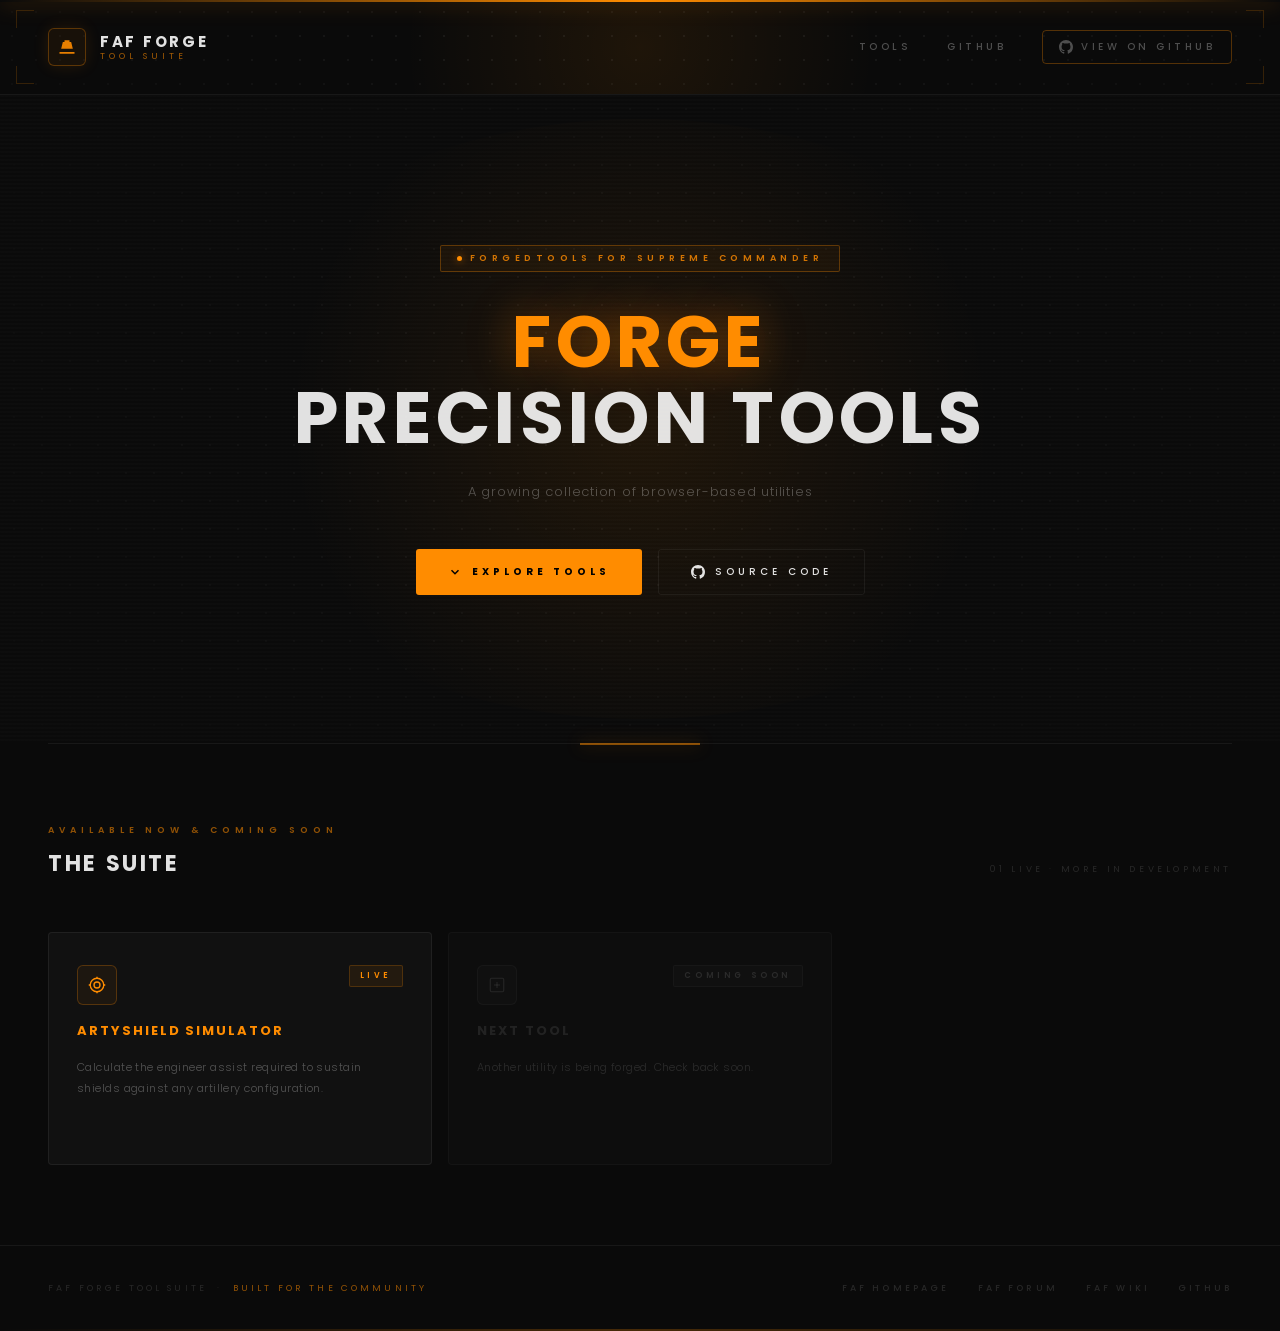
==== index.html @ bc55da54 "add Landing Page" ====
<!DOCTYPE html>
<html lang="en">
<head>
  <meta charset="UTF-8" />
  <meta name="viewport" content="width=device-width, initial-scale=1.0" />
  <title>FAF Forge Tools</title>
  <link rel="preconnect" href="https://fonts.googleapis.com" />
  <link rel="preconnect" href="https://fonts.gstatic.com" crossorigin />
  <link href="https://fonts.googleapis.com/css2?family=Poppins:wght@300;400;500;600;700&family=Space+Grotesk:wght@300;400;500;600;700&display=swap" rel="stylesheet" />
  <style>
    /* ── CSS VARIABLES ── */
    :root {
      --bg-primary:       #0a0a0a;
      --bg-secondary:     #0f0f0f;
      --bg-card:          rgba(255,255,255,0.03);
      --bg-card-hover:    rgba(255,255,255,0.055);
      --text-primary:     rgba(255,255,255,0.88);
      --text-muted:       rgba(255,255,255,0.28);
      --text-dim:         rgba(255,255,255,0.12);
      --accent:           #ff8c00;
      --accent-glow:      rgba(255,140,0,0.12);
      --accent-glow-mid:  rgba(255,140,0,0.35);
      --accent-glow-str:  rgba(255,140,0,0.7);
      --border-subtle:    rgba(255,255,255,0.06);
      --border-accent:    rgba(255,140,0,0.3);
    }

    /* ── RESET ── */
    *, *::before, *::after { margin: 0; padding: 0; box-sizing: border-box; }

    html { scroll-behavior: smooth; }

    body {
      font-family: 'Poppins', sans-serif;
      background: var(--bg-primary);
      color: var(--text-primary);
      min-height: 100vh;
      overflow-x: hidden;
    }

    /* ══════════════════════════════
       HEADER
    ══════════════════════════════ */
    .site-header {
      position: relative;
      padding: 28px 48px;
      background: #0a0a0a;
      border-bottom: 1px solid var(--border-subtle);
      overflow: hidden;
      user-select: none;
      z-index: 10;
    }

    /* Dot-grid */
    .site-header::after {
      content: '';
      position: absolute;
      inset: 0;
      background-image: radial-gradient(circle, rgba(255,255,255,0.055) 1px, transparent 1px);
      background-size: 24px 24px;
      pointer-events: none;
      -webkit-mask-image: radial-gradient(ellipse 85% 110% at 50% 50%, black 20%, transparent 100%);
              mask-image: radial-gradient(ellipse 85% 110% at 50% 50%, black 20%, transparent 100%);
    }

    /* Ambient glow */
    .site-header::before {
      content: '';
      position: absolute;
      top: 50%; left: 50%;
      transform: translate(-50%, -50%);
      width: 600px; height: 300px;
      border-radius: 50%;
      background: radial-gradient(circle, var(--accent-glow) 0%, transparent 70%);
      opacity: 0.7;
      animation: headerGlowPulse 3s ease-in-out infinite;
      pointer-events: none;
    }

    @keyframes headerGlowPulse {
      0%, 100% { transform: translate(-50%,-50%) scale(1);    opacity: 0.7; }
      50%       { transform: translate(-50%,-50%) scale(1.1); opacity: 0.4; }
    }

    /* Top accent line */
    .header-line {
      position: absolute;
      top: 0; left: 0; right: 0;
      height: 2px;
      background: linear-gradient(90deg, transparent 0%, var(--accent) 50%, transparent 100%);
      box-shadow: 0 0 20px var(--accent-glow-str);
    }

    .header-inner {
      position: relative;
      z-index: 2;
      display: flex;
      align-items: center;
      justify-content: space-between;
    }

    /* Corner decorations */
    .hdr-corner {
      position: absolute;
      width: 18px; height: 18px;
      opacity: 0.35;
      transition: opacity 0.3s ease;
      z-index: 2;
    }
    .site-header:hover .hdr-corner { opacity: 0.6; }
    .hdr-tl { top: 10px; left: 16px; border-top: 1px solid rgba(255,140,0,0.5); border-left: 1px solid rgba(255,140,0,0.5); }
    .hdr-tr { top: 10px; right: 16px; border-top: 1px solid rgba(255,140,0,0.5); border-right: 1px solid rgba(255,140,0,0.5); }
    .hdr-bl { bottom: 10px; left: 16px; border-bottom: 1px solid rgba(255,140,0,0.5); border-left: 1px solid rgba(255,140,0,0.5); }
    .hdr-br { bottom: 10px; right: 16px; border-bottom: 1px solid rgba(255,140,0,0.5); border-right: 1px solid rgba(255,140,0,0.5); }

    .logo-block {
      display: flex;
      align-items: center;
      gap: 14px;
    }

    .logo-icon {
      width: 38px; height: 38px;
      border: 1px solid var(--border-accent);
      border-radius: 6px;
      display: flex; align-items: center; justify-content: center;
      background: rgba(255,140,0,0.06);
      box-shadow: 0 0 16px var(--accent-glow);
      flex-shrink: 0;
    }

    .logo-icon svg { width: 20px; height: 20px; }

    .logo-text {
      display: flex;
      flex-direction: column;
      line-height: 1;
    }

    .logo-title {
      font-size: 15px;
      font-weight: 700;
      letter-spacing: 0.18em;
      text-transform: uppercase;
      color: var(--text-primary);
    }

    .logo-sub {
      font-size: 9px;
      font-weight: 400;
      letter-spacing: 0.45em;
      text-transform: uppercase;
      color: var(--accent);
      opacity: 0.6;
      margin-top: 3px;
    }

    .header-nav {
      display: flex;
      gap: 36px;
      align-items: center;
    }

    .header-nav a {
      font-size: 10px;
      font-weight: 500;
      letter-spacing: 0.35em;
      text-transform: uppercase;
      color: var(--text-muted);
      text-decoration: none;
      transition: color 0.2s ease;
    }

    .header-nav a:hover { color: var(--accent); text-shadow: 0 0 14px var(--accent-glow-str); }

    .gh-btn {
      display: flex;
      align-items: center;
      gap: 8px;
      padding: 8px 16px;
      border: 1px solid var(--border-accent);
      border-radius: 4px;
      background: transparent;
      color: var(--accent);
      font-size: 10px;
      font-weight: 600;
      letter-spacing: 0.3em;
      text-transform: uppercase;
      text-decoration: none;
      cursor: pointer;
      transition: background 0.2s, box-shadow 0.2s;
    }

    .gh-btn:hover {
      background: rgba(255,140,0,0.08);
      box-shadow: 0 0 20px var(--accent-glow);
    }

    .gh-btn svg { width: 14px; height: 14px; fill: currentColor; }

    /* ══════════════════════════════
       HERO
    ══════════════════════════════ */
    .hero {
      position: relative;
      min-height: 72vh;
      display: flex;
      align-items: center;
      justify-content: center;
      text-align: center;
      overflow: hidden;
      padding: 80px 24px;
    }

    /* Animated dot grid */
    .hero-grid {
      position: absolute;
      inset: 0;
      background-image: radial-gradient(circle, rgba(255,255,255,0.045) 1px, transparent 1px);
      background-size: 28px 28px;
      -webkit-mask-image: radial-gradient(ellipse 70% 80% at 50% 50%, black 20%, transparent 100%);
              mask-image: radial-gradient(ellipse 70% 80% at 50% 50%, black 20%, transparent 100%);
      animation: gridShift 20s linear infinite;
    }

    @keyframes gridShift {
      0%   { background-position: 0 0; }
      100% { background-position: 28px 28px; }
    }

    /* Big radial glow */
    .hero-glow {
      position: absolute;
      top: 50%; left: 50%;
      transform: translate(-50%, -50%);
      width: 900px; height: 600px;
      border-radius: 50%;
      background: radial-gradient(circle, rgba(255,140,0,0.09) 0%, transparent 65%);
      animation: heroGlowBreath 4s ease-in-out infinite;
      pointer-events: none;
    }

    @keyframes heroGlowBreath {
      0%, 100% { opacity: 1;    transform: translate(-50%,-50%) scale(1); }
      50%       { opacity: 0.6; transform: translate(-50%,-50%) scale(1.08); }
    }

    /* Scan line effect */
    .hero-scanline {
      position: absolute;
      inset: 0;
      background: repeating-linear-gradient(
        0deg,
        transparent,
        transparent 2px,
        rgba(255,255,255,0.012) 2px,
        rgba(255,255,255,0.012) 4px
      );
      pointer-events: none;
    }

    .hero-content {
      position: relative;
      z-index: 2;
      max-width: 760px;
    }

    .hero-badge {
      display: inline-flex;
      align-items: center;
      gap: 8px;
      padding: 6px 16px;
      border: 1px solid var(--border-accent);
      border-radius: 2px;
      background: rgba(255,140,0,0.05);
      margin-bottom: 32px;
      animation: fadeSlideUp 0.6s ease both;
    }

    .hero-badge-dot {
      width: 5px; height: 5px;
      border-radius: 50%;
      background: var(--accent);
      box-shadow: 0 0 8px var(--accent-glow-str);
      animation: dotBlink 2s ease-in-out infinite;
    }

    @keyframes dotBlink {
      0%, 100% { opacity: 1; } 50% { opacity: 0.3; }
    }

    .hero-badge span {
      font-size: 9px;
      font-weight: 600;
      letter-spacing: 0.5em;
      text-transform: uppercase;
      color: var(--accent);
      opacity: 0.8;
    }

    .hero-title {
      font-size: clamp(36px, 6vw, 72px);
      font-weight: 700;
      letter-spacing: 0.06em;
      text-transform: uppercase;
      line-height: 1.05;
      color: var(--text-primary);
      margin-bottom: 24px;
      animation: fadeSlideUp 0.7s 0.1s ease both;
    }

    .hero-title-accent {
      color: var(--accent);
      text-shadow: 0 0 40px var(--accent-glow-mid), 0 0 80px var(--accent-glow);
    }

    .hero-desc {
      font-size: 13px;
      font-weight: 300;
      letter-spacing: 0.06em;
      color: var(--text-muted);
      line-height: 2;
      max-width: 560px;
      margin: 0 auto 44px;
      animation: fadeSlideUp 0.7s 0.2s ease both;
    }

    .hero-actions {
      display: flex;
      gap: 16px;
      justify-content: center;
      flex-wrap: wrap;
      animation: fadeSlideUp 0.7s 0.3s ease both;
    }

    @keyframes fadeSlideUp {
      from { opacity: 0; transform: translateY(20px); }
      to   { opacity: 1; transform: translateY(0); }
    }

    .btn-primary {
      display: inline-flex;
      align-items: center;
      gap: 10px;
      padding: 14px 32px;
      background: var(--accent);
      color: #000;
      font-family: 'Poppins', sans-serif;
      font-size: 10px;
      font-weight: 700;
      letter-spacing: 0.4em;
      text-transform: uppercase;
      text-decoration: none;
      border-radius: 3px;
      border: none;
      cursor: pointer;
      transition: box-shadow 0.25s, transform 0.15s;
    }

    .btn-primary:hover {
      box-shadow: 0 0 32px var(--accent-glow-mid), 0 0 60px var(--accent-glow);
      transform: translateY(-1px);
    }

    .btn-secondary {
      display: inline-flex;
      align-items: center;
      gap: 10px;
      padding: 14px 32px;
      background: transparent;
      color: var(--text-primary);
      font-family: 'Poppins', sans-serif;
      font-size: 10px;
      font-weight: 500;
      letter-spacing: 0.4em;
      text-transform: uppercase;
      text-decoration: none;
      border-radius: 3px;
      border: 1px solid var(--border-subtle);
      cursor: pointer;
      transition: border-color 0.25s, background 0.25s, transform 0.15s;
    }

    .btn-secondary:hover {
      border-color: rgba(255,255,255,0.18);
      background: rgba(255,255,255,0.03);
      transform: translateY(-1px);
    }

    /* ══════════════════════════════
       DIVIDER
    ══════════════════════════════ */
    .section-divider {
      position: relative;
      height: 1px;
      background: var(--border-subtle);
      margin: 0 48px;
      overflow: visible;
    }

    .section-divider::before {
      content: '';
      position: absolute;
      left: 50%; top: 50%;
      transform: translate(-50%, -50%);
      width: 120px; height: 1px;
      background: var(--accent);
      box-shadow: 0 0 16px var(--accent-glow-str), 0 0 40px var(--accent-glow);
    }

    /* ══════════════════════════════
       TOOLS SECTION
    ══════════════════════════════ */
    .tools-section {
      padding: 80px 48px;
    }

    .section-header {
      display: flex;
      align-items: flex-end;
      justify-content: space-between;
      margin-bottom: 52px;
    }

    .section-label {
      font-size: 9px;
      font-weight: 600;
      letter-spacing: 0.55em;
      text-transform: uppercase;
      color: var(--accent);
      opacity: 0.55;
      margin-bottom: 10px;
    }

    .section-title {
      font-size: 22px;
      font-weight: 700;
      letter-spacing: 0.12em;
      text-transform: uppercase;
      color: var(--text-primary);
    }

    .section-count {
      font-size: 9px;
      font-weight: 400;
      letter-spacing: 0.4em;
      text-transform: uppercase;
      color: var(--text-dim);
      padding-bottom: 4px;
    }

    /* Tools grid */
    .tools-grid {
      display: grid;
      grid-template-columns: repeat(auto-fill, minmax(320px, 1fr));
      gap: 16px;
    }

    /* Tool card */
    .tool-card {
      position: relative;
      padding: 32px 28px;
      background: var(--bg-card);
      border: 1px solid var(--border-subtle);
      border-radius: 4px;
      text-decoration: none;
      color: inherit;
      display: flex;
      flex-direction: column;
      gap: 16px;
      overflow: hidden;
      transition: background 0.3s ease, border-color 0.3s ease, transform 0.2s ease;
      cursor: pointer;
    }

    .tool-card::before {
      content: '';
      position: absolute;
      top: 0; left: 0; right: 0;
      height: 1px;
      background: var(--card-accent, var(--accent));
      opacity: 0;
      box-shadow: 0 0 16px var(--card-glow, var(--accent-glow-str));
      transition: opacity 0.3s ease;
    }

    .tool-card:hover {
      background: var(--bg-card-hover);
      border-color: rgba(255,255,255,0.1);
      transform: translateY(-2px);
    }

    .tool-card:hover::before { opacity: 1; }

    /* "Coming soon" variant */
    .tool-card.coming-soon {
      opacity: 0.45;
      cursor: default;
      pointer-events: none;
    }

    .tool-card-top {
      display: flex;
      align-items: flex-start;
      justify-content: space-between;
    }

    .tool-icon {
      width: 40px; height: 40px;
      border-radius: 6px;
      border: 1px solid rgba(255,255,255,0.07);
      background: rgba(255,255,255,0.03);
      display: flex; align-items: center; justify-content: center;
      flex-shrink: 0;
      transition: box-shadow 0.3s ease;
    }

    .tool-card:hover .tool-icon {
      box-shadow: 0 0 20px var(--card-glow, var(--accent-glow));
    }

    .tool-icon svg { width: 18px; height: 18px; }

    .tool-status {
      font-size: 8px;
      font-weight: 600;
      letter-spacing: 0.45em;
      text-transform: uppercase;
      padding: 4px 10px;
      border-radius: 2px;
    }

    .status-live {
      color: var(--accent);
      background: rgba(255,140,0,0.08);
      border: 1px solid rgba(255,140,0,0.2);
    }

    .status-soon {
      color: rgba(255,255,255,0.25);
      background: rgba(255,255,255,0.03);
      border: 1px solid rgba(255,255,255,0.06);
    }

    .tool-name {
      font-size: 13px;
      font-weight: 700;
      letter-spacing: 0.15em;
      text-transform: uppercase;
      color: var(--card-accent, var(--text-primary));
      transition: text-shadow 0.3s ease;
    }

    .tool-card:hover .tool-name {
      text-shadow: 0 0 20px var(--card-glow, var(--accent-glow-str));
    }

    .tool-desc {
      font-size: 11px;
      font-weight: 300;
      letter-spacing: 0.04em;
      color: var(--text-muted);
      line-height: 1.9;
    }

    .tool-arrow {
      display: flex;
      align-items: center;
      gap: 8px;
      font-size: 9px;
      font-weight: 500;
      letter-spacing: 0.4em;
      text-transform: uppercase;
      color: var(--card-accent, var(--accent));
      opacity: 0;
      transform: translateX(-6px);
      transition: opacity 0.25s ease, transform 0.25s ease;
      margin-top: 4px;
    }

    .tool-card:hover .tool-arrow {
      opacity: 0.8;
      transform: translateX(0);
    }

    .tool-arrow svg { width: 12px; height: 12px; }

    /* Corner marks on cards */
    .card-corner {
      position: absolute;
      width: 10px; height: 10px;
      opacity: 0;
      transition: opacity 0.3s ease;
    }
    .tool-card:hover .card-corner { opacity: 0.4; }

    .card-corner-tl { top: 8px; left: 8px; border-top: 1px solid var(--card-accent, var(--accent)); border-left: 1px solid var(--card-accent, var(--accent)); }
    .card-corner-br { bottom: 8px; right: 8px; border-bottom: 1px solid var(--card-accent, var(--accent)); border-right: 1px solid var(--card-accent, var(--accent)); }

    /* ══════════════════════════════
       FOOTER
    ══════════════════════════════ */
    .site-footer {
      position: relative;
      padding: 36px 48px;
      border-top: 1px solid var(--border-subtle);
      display: flex;
      align-items: center;
      justify-content: space-between;
      overflow: hidden;
    }

    .site-footer::before {
      content: '';
      position: absolute;
      bottom: 0; left: 0; right: 0;
      height: 2px;
      background: linear-gradient(90deg, transparent 0%, rgba(255,140,0,0.25) 50%, transparent 100%);
    }

    .footer-left {
      font-size: 9px;
      font-weight: 400;
      letter-spacing: 0.35em;
      text-transform: uppercase;
      color: var(--text-dim);
    }

    .footer-left span {
      color: var(--accent);
      opacity: 0.55;
    }

    .footer-right {
      display: flex;
      gap: 28px;
    }

    .footer-right a {
      font-size: 9px;
      font-weight: 500;
      letter-spacing: 0.35em;
      text-transform: uppercase;
      color: var(--text-dim);
      text-decoration: none;
      transition: color 0.2s;
    }

    .footer-right a:hover { color: var(--accent); }

    /* ══════════════════════════════
       RESPONSIVE
    ══════════════════════════════ */
    @media (max-width: 768px) {
      .site-header { padding: 24px 24px; }
      .header-nav { display: none; }
      .hero { padding: 60px 24px; }
      .tools-section { padding: 60px 24px; }
      .section-divider { margin: 0 24px; }
      .section-header { flex-direction: column; align-items: flex-start; gap: 8px; }
      .site-footer { flex-direction: column; gap: 16px; text-align: center; padding: 28px 24px; }
      .footer-right { gap: 20px; }
    }
  </style>
</head>
<body>

  <!-- ── HEADER ── -->
  <header class="site-header">
    <div class="header-line"></div>
    <div class="hdr-corner hdr-tl"></div>
    <div class="hdr-corner hdr-tr"></div>
    <div class="hdr-corner hdr-bl"></div>
    <div class="hdr-corner hdr-br"></div>

    <div class="header-inner">
      <div class="logo-block">
        <div class="logo-icon">
          <!-- Forge/anvil-ish icon -->
          <svg viewBox="0 0 24 24" fill="none" xmlns="http://www.w3.org/2000/svg">
            <path d="M3 18h18v2H3v-2zm2-4h14l-2-8H7L5 14zm4-8V4h6v2H9z" fill="#ff8c00" opacity="0.9"/>
          </svg>
        </div>
        <div class="logo-text">
          <span class="logo-title">FAF Forge</span>
          <span class="logo-sub">Tool Suite</span>
        </div>
      </div>

      <nav class="header-nav">
        <a href="#tools">Tools</a>
        <a href="https://github.com" target="_blank" rel="noopener">GitHub</a>
        <a href="#" class="gh-btn">
          <svg viewBox="0 0 24 24" xmlns="http://www.w3.org/2000/svg"><path d="M12 0C5.37 0 0 5.37 0 12c0 5.31 3.435 9.795 8.205 11.385.6.105.825-.255.825-.57 0-.285-.015-1.23-.015-2.235-3.015.555-3.795-.735-4.035-1.41-.135-.345-.72-1.41-1.23-1.695-.42-.225-1.02-.78-.015-.795.945-.015 1.62.87 1.845 1.23 1.08 1.815 2.805 1.305 3.495.99.105-.78.42-1.305.765-1.605-2.67-.3-5.46-1.335-5.46-5.925 0-1.305.465-2.385 1.23-3.225-.12-.3-.54-1.53.12-3.18 0 0 1.005-.315 3.3 1.23.96-.27 1.98-.405 3-.405s2.04.135 3 .405c2.295-1.56 3.3-1.23 3.3-1.23.66 1.65.24 2.88.12 3.18.765.84 1.23 1.905 1.23 3.225 0 4.605-2.805 5.625-5.475 5.925.435.375.81 1.095.81 2.22 0 1.605-.015 2.895-.015 3.3 0 .315.225.69.825.57A12.02 12.02 0 0 0 24 12c0-6.63-5.37-12-12-12z"/></svg>
          View on GitHub
        </a>
      </nav>
    </div>
  </header>

  <!-- ── HERO ── -->
  <section class="hero">
    <div class="hero-grid"></div>
    <div class="hero-glow"></div>
    <div class="hero-scanline"></div>

    <div class="hero-content">
      <div class="hero-badge">
        <div class="hero-badge-dot"></div>
        <span>ForgedTools for Supreme Commander</span>
      </div>

      <h1 class="hero-title">
      <span class="hero-title-accent">Forge</span><br />Precision Tools
        
      </h1>

      <p class="hero-desc">
        A growing collection of browser-based utilities
      </p>

      <div class="hero-actions">
        <a href="#tools" class="btn-primary">
          <svg width="14" height="14" viewBox="0 0 24 24" fill="none" stroke="currentColor" stroke-width="2.5"><polyline points="6 9 12 15 18 9"/></svg>
          Explore Tools
        </a>
        <a href="https://github.com/faforever" target="_blank" rel="noopener" class="btn-secondary">
          <svg width="14" height="14" viewBox="0 0 24 24" fill="currentColor"><path d="M12 0C5.37 0 0 5.37 0 12c0 5.31 3.435 9.795 8.205 11.385.6.105.825-.255.825-.57 0-.285-.015-1.23-.015-2.235-3.015.555-3.795-.735-4.035-1.41-.135-.345-.72-1.41-1.23-1.695-.42-.225-1.02-.78-.015-.795.945-.015 1.62.87 1.845 1.23 1.08 1.815 2.805 1.305 3.495.99.105-.78.42-1.305.765-1.605-2.67-.3-5.46-1.335-5.46-5.925 0-1.305.465-2.385 1.23-3.225-.12-.3-.54-1.53.12-3.18 0 0 1.005-.315 3.3 1.23.96-.27 1.98-.405 3-.405s2.04.135 3 .405c2.295-1.56 3.3-1.23 3.3-1.23.66 1.65.24 2.88.12 3.18.765.84 1.23 1.905 1.23 3.225 0 4.605-2.805 5.625-5.475 5.925.435.375.81 1.095.81 2.22 0 1.605-.015 2.895-.015 3.3 0 .315.225.69.825.57A12.02 12.02 0 0 0 24 12c0-6.63-5.37-12-12-12z"/></svg>
          Source Code
        </a>
      </div>
    </div>
  </section>

  <div class="section-divider"></div>

  <!-- ── TOOLS ── -->
  <section class="tools-section" id="tools">
    <div class="section-header">
      <div>
        <div class="section-label">Available Now & Coming Soon</div>
        <h2 class="section-title">The Suite</h2>
      </div>
      <div class="section-count">01 Live · More in Development</div>
    </div>

    <div class="tools-grid">

      <!-- ArtyShield Simulator – LIVE -->
      <a
        href=./artyshield_simulator/artyshield_simulator.html
        class="tool-card"
        style="
          --card-accent: #ff8c00;
          --card-glow: rgba(255,140,0,0.5);
        "
      >
        <div class="card-corner card-corner-tl"></div>
        <div class="card-corner card-corner-br"></div>

        <div class="tool-card-top">
          <div class="tool-icon" style="border-color: rgba(255,140,0,0.25); background: rgba(255,140,0,0.05);">
            <svg viewBox="0 0 24 24" fill="none" stroke="#ff8c00" stroke-width="1.8" xmlns="http://www.w3.org/2000/svg">
              <circle cx="12" cy="12" r="9"/>
              <circle cx="12" cy="12" r="4"/>
              <line x1="12" y1="3" x2="12" y2="1"/>
              <line x1="12" y1="23" x2="12" y2="21"/>
              <line x1="3" y1="12" x2="1" y2="12"/>
              <line x1="23" y1="12" x2="21" y2="12"/>
            </svg>
          </div>
          <span class="tool-status status-live">Live</span>
        </div>

        <div class="tool-name">ArtyShield Simulator</div>

        <div class="tool-desc">
        Calculate the engineer assist required to sustain shields against any artillery configuration.
        </div>

        <div class="tool-arrow">
          Open Tool
          <svg viewBox="0 0 24 24" fill="none" stroke="currentColor" stroke-width="2.5"><polyline points="9 18 15 12 9 6"/></svg>
        </div>
      </a>

      <!-- Placeholder – Coming Soon -->
      <div
        class="tool-card coming-soon"
        style="--card-accent: rgba(255,255,255,0.15); --card-glow: rgba(255,255,255,0.05);"
      >
        <div class="tool-card-top">
          <div class="tool-icon">
            <svg viewBox="0 0 24 24" fill="none" stroke="rgba(255,255,255,0.2)" stroke-width="1.5">
              <rect x="3" y="3" width="18" height="18" rx="2"/>
              <line x1="12" y1="8" x2="12" y2="16"/>
              <line x1="8" y1="12" x2="16" y2="12"/>
            </svg>
          </div>
          <span class="tool-status status-soon">Coming Soon</span>
        </div>
        <div class="tool-name" style="color: rgba(255,255,255,0.2);">Next Tool</div>
        <div class="tool-desc">Another utility is being forged. Check back soon.</div>
      </div>

    </div>
  </section>

  <!-- ── FOOTER ── -->
  <footer class="site-footer">
    <div class="footer-left">
      FAF Forge Tool Suite &nbsp;·&nbsp; <span>Built for the Community</span>
    </div>
    <div class="footer-right">
      <a href="https://faforever.com" target="_blank" rel="noopener">FAF Homepage</a>
      <a href="https://forum.faforever.com" target="_blank" rel="noopener">FAF Forum</a>
      <a href="https://wiki.faforever.com" target="_blank" rel="noopener">FAF Wiki</a>
      <a href="https://github.com/faforever" target="_blank" rel="noopener">GitHub</a>
    </div>
  </footer>

</body>
</html>
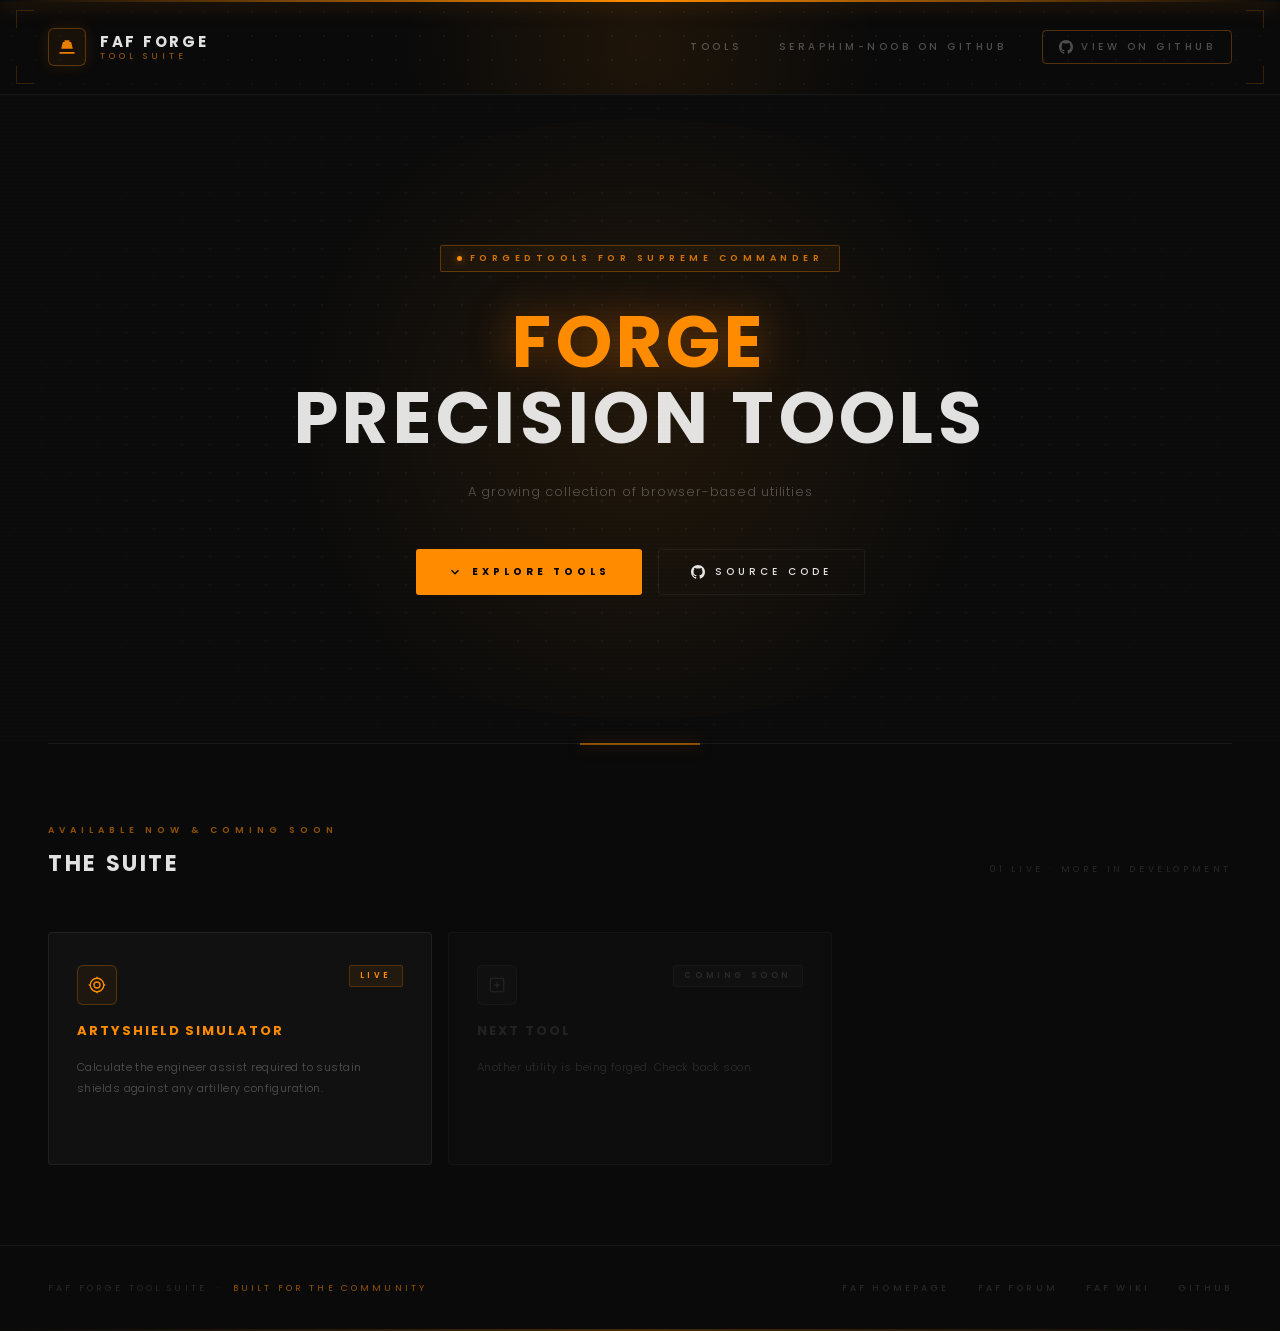
==== commit 3b31e761: "update" ====
--- a/index.html
+++ b/index.html
@@ -6,6 +6,7 @@
   <title>FAF Forge Tools</title>
   <link rel="preconnect" href="https://fonts.googleapis.com" />
   <link rel="preconnect" href="https://fonts.gstatic.com" crossorigin />
+  <link rel="icon" type="image/svg+xml" href="../assets/faflogo.svg">
   <link href="https://fonts.googleapis.com/css2?family=Poppins:wght@300;400;500;600;700&family=Space+Grotesk:wght@300;400;500;600;700&display=swap" rel="stylesheet" />
   <style>
     /* ── CSS VARIABLES ── */
@@ -689,8 +690,8 @@
 
       <nav class="header-nav">
         <a href="#tools">Tools</a>
-        <a href="https://github.com" target="_blank" rel="noopener">GitHub</a>
-        <a href="#" class="gh-btn">
+        <a href="https://github.com/SeraphimNoob01" target="_blank" rel="noopener">Seraphim-Noob on Github</a>
+        <a href="https://github.com/SeraphimNoob01/Tools" target="_blank" rel="noopener" class="gh-btn">
           <svg viewBox="0 0 24 24" xmlns="http://www.w3.org/2000/svg"><path d="M12 0C5.37 0 0 5.37 0 12c0 5.31 3.435 9.795 8.205 11.385.6.105.825-.255.825-.57 0-.285-.015-1.23-.015-2.235-3.015.555-3.795-.735-4.035-1.41-.135-.345-.72-1.41-1.23-1.695-.42-.225-1.02-.78-.015-.795.945-.015 1.62.87 1.845 1.23 1.08 1.815 2.805 1.305 3.495.99.105-.78.42-1.305.765-1.605-2.67-.3-5.46-1.335-5.46-5.925 0-1.305.465-2.385 1.23-3.225-.12-.3-.54-1.53.12-3.18 0 0 1.005-.315 3.3 1.23.96-.27 1.98-.405 3-.405s2.04.135 3 .405c2.295-1.56 3.3-1.23 3.3-1.23.66 1.65.24 2.88.12 3.18.765.84 1.23 1.905 1.23 3.225 0 4.605-2.805 5.625-5.475 5.925.435.375.81 1.095.81 2.22 0 1.605-.015 2.895-.015 3.3 0 .315.225.69.825.57A12.02 12.02 0 0 0 24 12c0-6.63-5.37-12-12-12z"/></svg>
           View on GitHub
         </a>
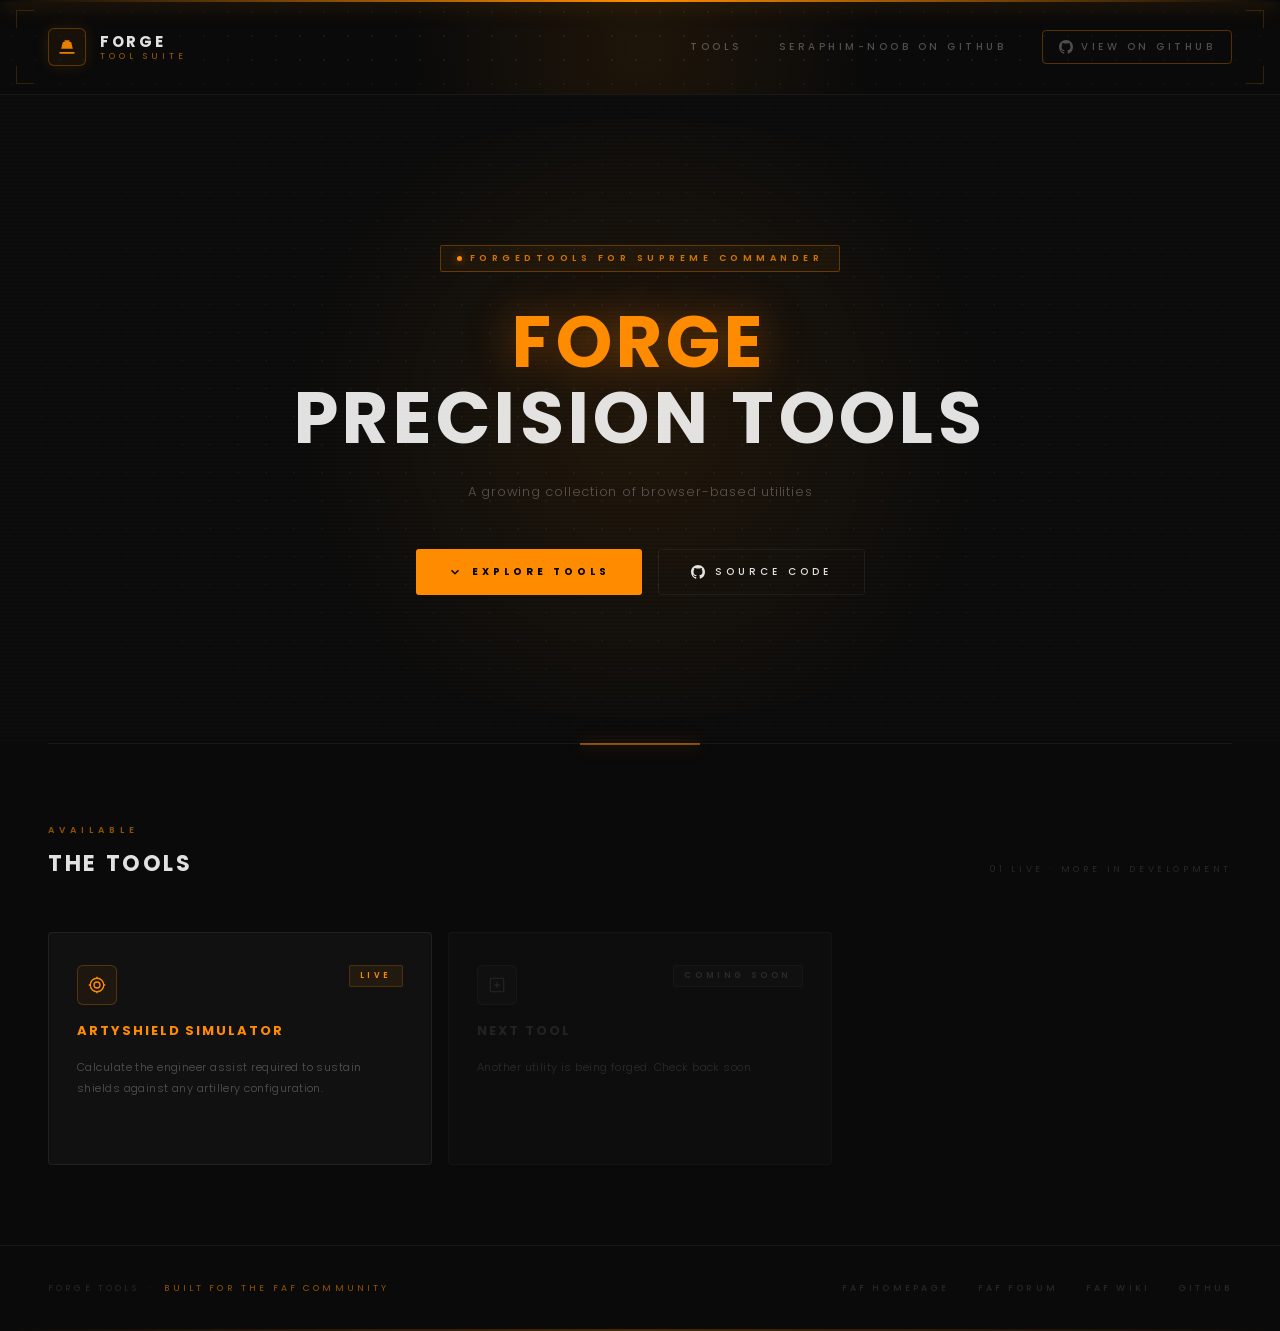
==== commit ee448c3a: "adding community files and 404html. fix favicon pathing" ====
--- a/index.html
+++ b/index.html
@@ -6,7 +6,7 @@
   <title>FAF Forge Tools</title>
   <link rel="preconnect" href="https://fonts.googleapis.com" />
   <link rel="preconnect" href="https://fonts.gstatic.com" crossorigin />
-  <link rel="icon" type="image/svg+xml" href="../assets/faflogo.svg">
+  <link rel="icon" type="image/svg+xml" href="assets/favicon/favicon.svg">
   <link href="https://fonts.googleapis.com/css2?family=Poppins:wght@300;400;500;600;700&family=Space+Grotesk:wght@300;400;500;600;700&display=swap" rel="stylesheet" />
   <style>
     /* ── CSS VARIABLES ── */
@@ -683,7 +683,7 @@
           </svg>
         </div>
         <div class="logo-text">
-          <span class="logo-title">FAF Forge</span>
+          <span class="logo-title">Forge</span>
           <span class="logo-sub">Tool Suite</span>
         </div>
       </div>
@@ -739,8 +739,8 @@
   <section class="tools-section" id="tools">
     <div class="section-header">
       <div>
-        <div class="section-label">Available Now & Coming Soon</div>
-        <h2 class="section-title">The Suite</h2>
+        <div class="section-label">Available</div>
+        <h2 class="section-title">The Tools</h2>
       </div>
       <div class="section-count">01 Live · More in Development</div>
     </div>
@@ -810,7 +810,7 @@
   <!-- ── FOOTER ── -->
   <footer class="site-footer">
     <div class="footer-left">
-      FAF Forge Tool Suite &nbsp;·&nbsp; <span>Built for the Community</span>
+      Forge Tools &nbsp;·&nbsp; <span>Built for the FAF Community</span>
     </div>
     <div class="footer-right">
       <a href="https://faforever.com" target="_blank" rel="noopener">FAF Homepage</a>
